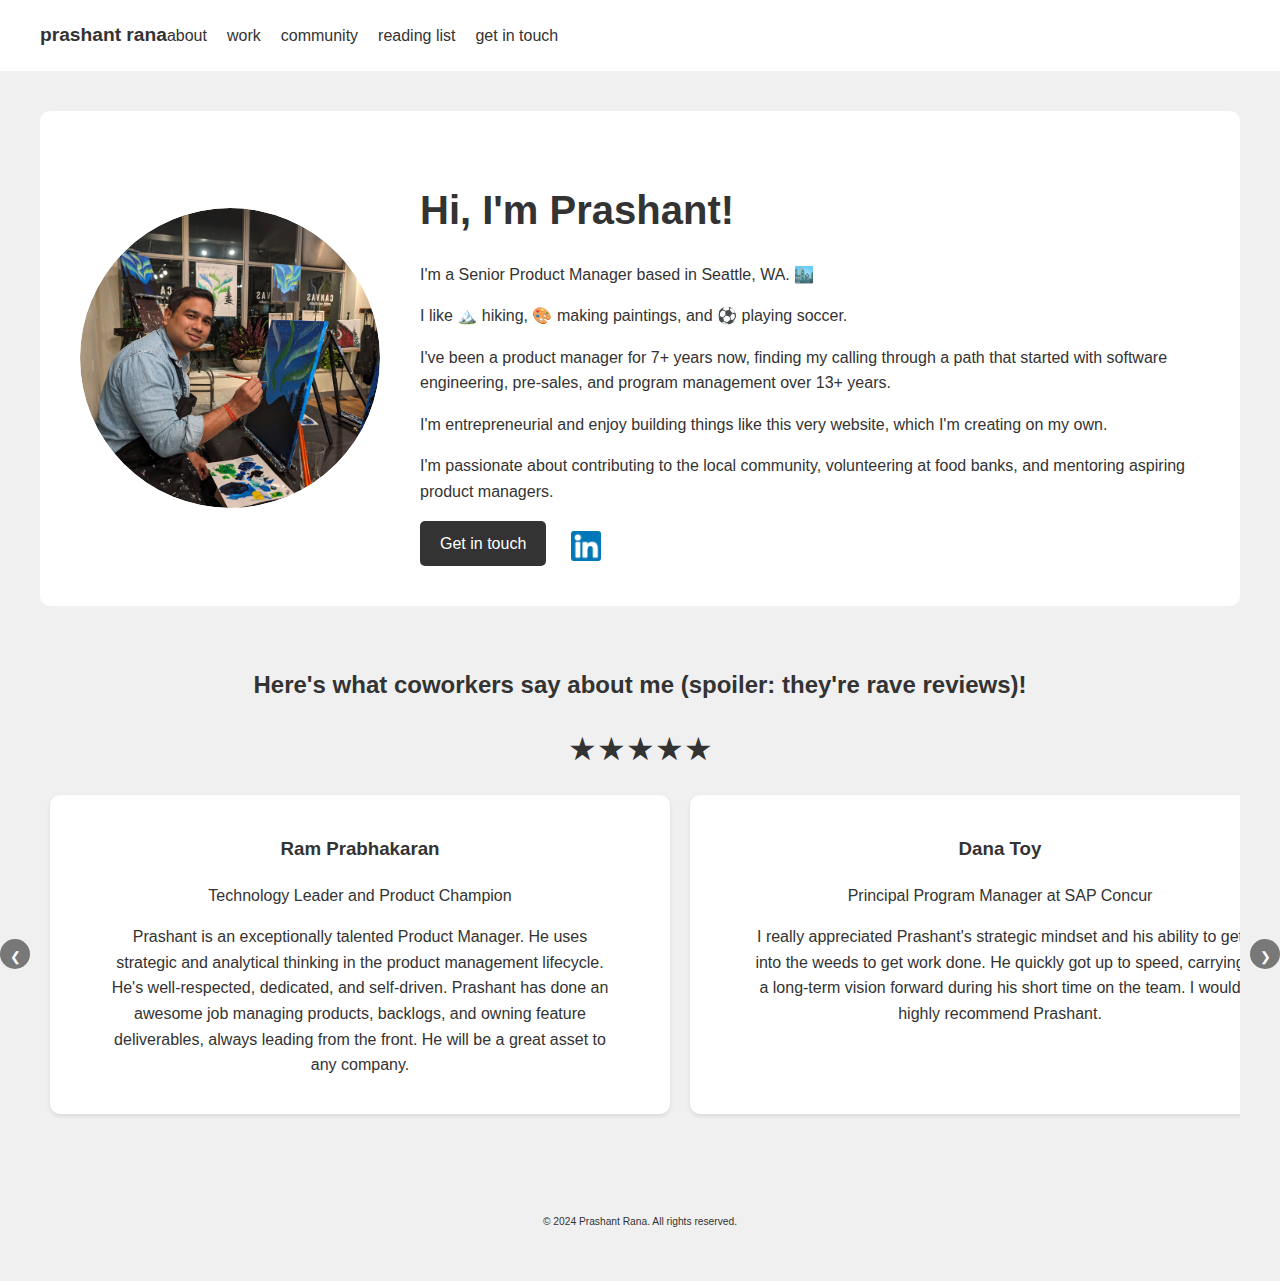
==== index.html @ e09aff1f "revert" ====
<!DOCTYPE html>
<html lang="en">
<head>
    <meta charset="UTF-8">
    <meta name="viewport" content="width=device-width, initial-scale=1.0">
    <meta name="description" content="Prashant Rana - Senior Product Manager based in Seattle, WA. Discover my journey, projects, and insights.">
    <title>Prashant Rana - Senior Product Manager</title>
    <link rel="stylesheet" href="styles.css">
    <script type="application/ld+json">
    {
        "@context": "http://schema.org",
        "@type": "Person",
        "name": "Prashant Rana",
        "jobTitle": "Senior Product Manager",
        "url": "https://prpmdev.github.io/prashant-rana/",
        "sameAs": [
            "https://www.linkedin.com/in/prashant-rana/"
        ]
    }
    </script>
</head>
<body>
    <header class="sticky-header">
        <div id="header-placeholder"></div>
    </header>

    <main>
        <section class="hero">
            <div class="hero-image-wrapper">
                <img src="images/pr-painting.jpg" alt="Prashant Rana" class="hero-image" id="profileImage">
            </div>
            <div class="hero-content">
                <h1>Hi, I'm Prashant!</h1>
                <p>I'm a Senior Product Manager based in Seattle, WA. 🏙️</p>
                <p>I like 🏔️ hiking, 🎨 making paintings, and ⚽ playing soccer.</p>
                <p>I've been a product manager for 7+ years now, finding my calling through a path that started with software engineering, pre-sales, and program management over 13+ years.</p>
                <p>I'm entrepreneurial and enjoy building things like this very website, which I'm creating on my own.</p>
                <p>I'm passionate about contributing to the local community, volunteering at food banks, and mentoring aspiring product managers.</p>
                <div class="cta-buttons">
                    <a href="contact.html" class="btn">Get in touch</a>
                    <a href="https://www.linkedin.com/in/prashant-rana/" target="_blank" class="linkedin-logo-link">
                        <img src="images/linkedin-logo.png" alt="LinkedIn" class="linkedin-logo">
                    </a>
                </div>
            </div>
        </section>

        <section class="testimonials">
            <h2>Here's what coworkers say about me (spoiler: they're rave reviews)!</h2>
            <div class="rating">★★★★★</div>
            <div class="carousel">
                <button class="carousel-control prev" onclick="moveCarousel(-1)">&#10094;</button>
                <div class="carousel-inner" id="testimonial-container"></div>
                <button class="carousel-control next" onclick="moveCarousel(1)">&#10095;</button>
            </div>
        </section>
    </main>

    <footer>
        <div id="footer-placeholder"></div>
    </footer>

    <script src="script.js"></script>
    <script>
        // Load header and footer
        fetch('header.html')
            .then(response => {
                if (!response.ok) {
                    throw new Error('Network response was not ok');
                }
                return response.text();
            })
            .then(data => {
                document.getElementById('header-placeholder').innerHTML = data;
            })
            .catch(error => console.error('Error loading header:', error));

        fetch('footer.html')
            .then(response => {
                if (!response.ok) {
                    throw new Error('Network response was not ok');
                }
                return response.text();
            })
            .then(data => {
                document.getElementById('footer-placeholder').innerHTML = data;
            })
            .catch(error => console.error('Error loading footer:', error));
    </script>
</body>
</html>
---- styles.css ----
body {
    font-family: Arial, sans-serif;
    line-height: 1.6;
    margin: 0;
    padding: 0;
    color: #333;
    background-color: #f0f0f0;
}

/* Header styles */
header, .header-content {
    display: flex;
    justify-content: space-between;
    align-items: center;
    padding: 10px 20px;
    background-color: #fff;
}

.navigation {
    margin-left: auto;
    display: flex;
    justify-content: flex-end; /* Ensure links are right-aligned */
    gap: 20px; /* Space between links */
}


.logo {
    font-weight: bold;
    font-size: 1.2em;
}

.logo a {
    text-decoration: none;
    color: #333;
}

nav a {
    text-decoration: none;
    color: #333;
    text-transform: lowercase;
}

main {
    max-width: 1200px;
    margin: 0 auto;
    padding: 40px 20px;
}

/* Hero section styles */
.hero {
    display: flex;
    align-items: center;
    margin-bottom: 60px;
    background-color: #fff;
    padding: 40px;
    border-radius: 10px;
    animation: fadeIn 2s ease-in-out;
}

.hero-image-wrapper {
    width: 300px;
    height: 300px;
    border-radius: 50%;
    overflow: hidden;
    margin-right: 40px;
    flex-shrink: 0;
}

.hero-image {
    width: 100%;
    height: 100%;
    object-fit: cover;
    border-radius: 50%;
}

.hero-content h1 {
    font-size: 2.5em;
    margin-bottom: 20px;
}

/* .cta-buttons styles */
.cta-buttons {
    display: flex;
    align-items: center;
    margin-top: 15px;
}

.cta-buttons .btn,
.cta-buttons .linkedin-logo-link {
    display: inline-block;
    height: 25px;
}

.btn {
    padding: 10px 20px;
    background-color: #333;
    color: #fff;
    text-decoration: none;
    border-radius: 5px;
    display: flex;
    align-items: center;
    justify-content: center;
    margin-right: 10px;
}

.linkedin-logo-link {
    margin-left: 15px;
}

.linkedin-logo {
    height: 30px;
    object-fit: contain;
}

/* Testimonials styles */
.testimonials {
    margin-top: 60px;
    text-align: center;
    position: relative; /* Add relative positioning */
}

.rating {
    font-size: 2em;
    margin: 10px 0;
}

.carousel {
    position: relative;
    display: flex;
    justify-content: center;
    align-items: center;
}

.carousel-inner {
    display: flex;
    overflow: hidden;
    width: 100%;
    justify-content: space-between; /* Ensure space between items */
}

.testimonial {
    flex: 0 0 calc(50% - 20px);
    background-color: #fff;
    padding: 20px;
    border-radius: 10px;
    box-shadow: 0 2px 4px rgba(0, 0, 0, 0.1);
    margin: 10px;
}

.carousel-control {
    background-color: rgba(0, 0, 0, 0.5);
    color: #fff;
    border: none;
    padding: 10px;
    border-radius: 50%;
    cursor: pointer;
    position: absolute;
    top: 50%;
    transform: translateY(-50%);
    z-index: 10;
    height: 30px; /* Ensure height is consistent */
    width: 30px; /* Ensure width is consistent */
}

.carousel-control.prev {
    left: -40px; /* Move outside the carousel */
}

.carousel-control.next {
    right: -40px; /* Move outside the carousel */
}

/* Responsive design */
@keyframes fadeIn {
    from {
        opacity: 0;
    }
    to {
        opacity: 1;
    }
}

@media (max-width: 768px) {
    .hero {
        flex-direction: column;
        text-align: center;
    }

    .hero-image {
        margin-right: 0;
        margin-bottom: 20px;
    }

    .testimonial {
        flex: 0 0 100%;
        margin-right: 0;
    }
}

/* Footer styles */
footer {
    text-align: center;
    padding: 20px;
    font-size: 0.8em;
    background-color: #f0f0f0;
}
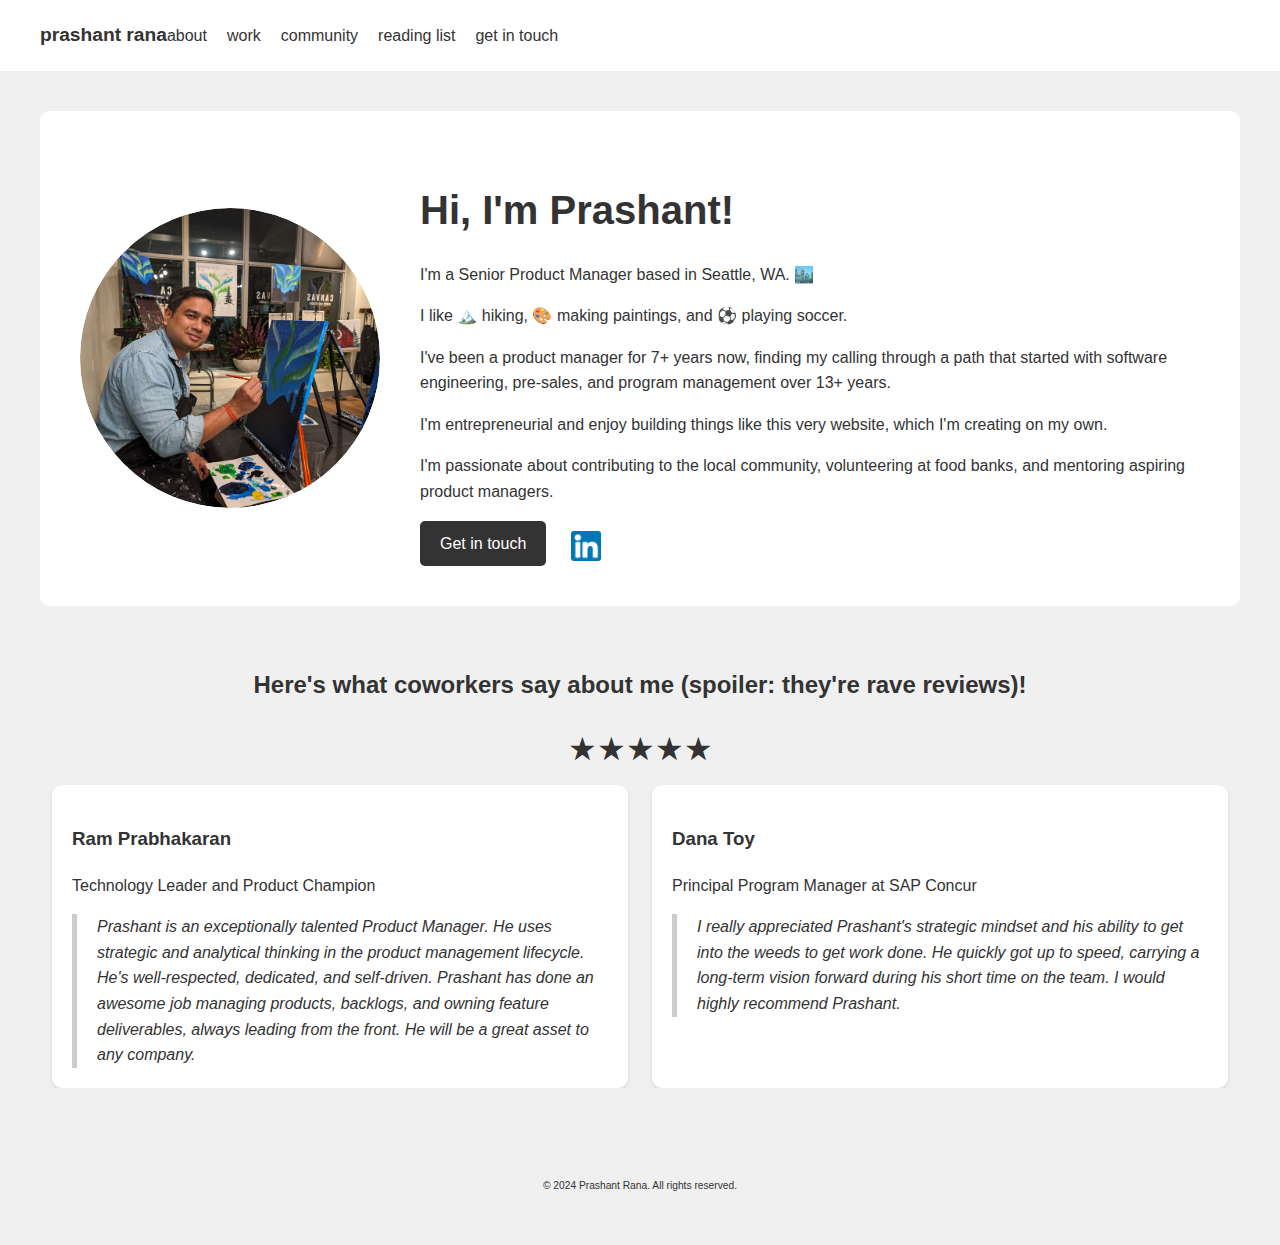
==== commit d88c4680: "Rectifying testimonials" ====
--- a/index.html
+++ b/index.html
@@ -49,9 +49,7 @@
             <h2>Here's what coworkers say about me (spoiler: they're rave reviews)!</h2>
             <div class="rating">★★★★★</div>
             <div class="carousel">
-                <button class="carousel-control prev" onclick="moveCarousel(-1)">&#10094;</button>
                 <div class="carousel-inner" id="testimonial-container"></div>
-                <button class="carousel-control next" onclick="moveCarousel(1)">&#10095;</button>
             </div>
         </section>
     </main>
--- a/styles.css
+++ b/styles.css
@@ -20,9 +20,9 @@
     margin-left: auto;
     display: flex;
     justify-content: flex-end; /* Ensure links are right-aligned */
+    align-items: right;
     gap: 20px; /* Space between links */
 }
-
 
 .logo {
     font-weight: bold;
@@ -116,7 +116,7 @@
 .testimonials {
     margin-top: 60px;
     text-align: center;
-    position: relative; /* Add relative positioning */
+    position: relative;
 }
 
 .rating {
@@ -129,45 +129,33 @@
     display: flex;
     justify-content: center;
     align-items: center;
+    overflow: hidden;
+    width: 100%;
 }
 
 .carousel-inner {
     display: flex;
-    overflow: hidden;
-    width: 100%;
-    justify-content: space-between; /* Ensure space between items */
+    width: 100%; /* Ensure the width is 100% */
+    transition: transform 0.5s ease;
 }
 
 .testimonial {
-    flex: 0 0 calc(50% - 20px);
+    flex: 0 0 48%; /* Adjust to show 2 items per view, with a small margin */
+    box-sizing: border-box;
     background-color: #fff;
     padding: 20px;
     border-radius: 10px;
     box-shadow: 0 2px 4px rgba(0, 0, 0, 0.1);
-    margin: 10px;
+    margin: 0 1%; /* Ensure proper margin without overflow */
+    overflow: hidden; /* Prevent content overflow */
+    text-align: left;
 }
 
-.carousel-control {
-    background-color: rgba(0, 0, 0, 0.5);
-    color: #fff;
-    border: none;
-    padding: 10px;
-    border-radius: 50%;
-    cursor: pointer;
-    position: absolute;
-    top: 50%;
-    transform: translateY(-50%);
-    z-index: 10;
-    height: 30px; /* Ensure height is consistent */
-    width: 30px; /* Ensure width is consistent */
-}
-
-.carousel-control.prev {
-    left: -40px; /* Move outside the carousel */
-}
-
-.carousel-control.next {
-    right: -40px; /* Move outside the carousel */
+.testimonial blockquote {
+    margin: 0;
+    padding-left: 20px;
+    border-left: 5px solid #ccc;
+    font-style: italic;
 }
 
 /* Responsive design */
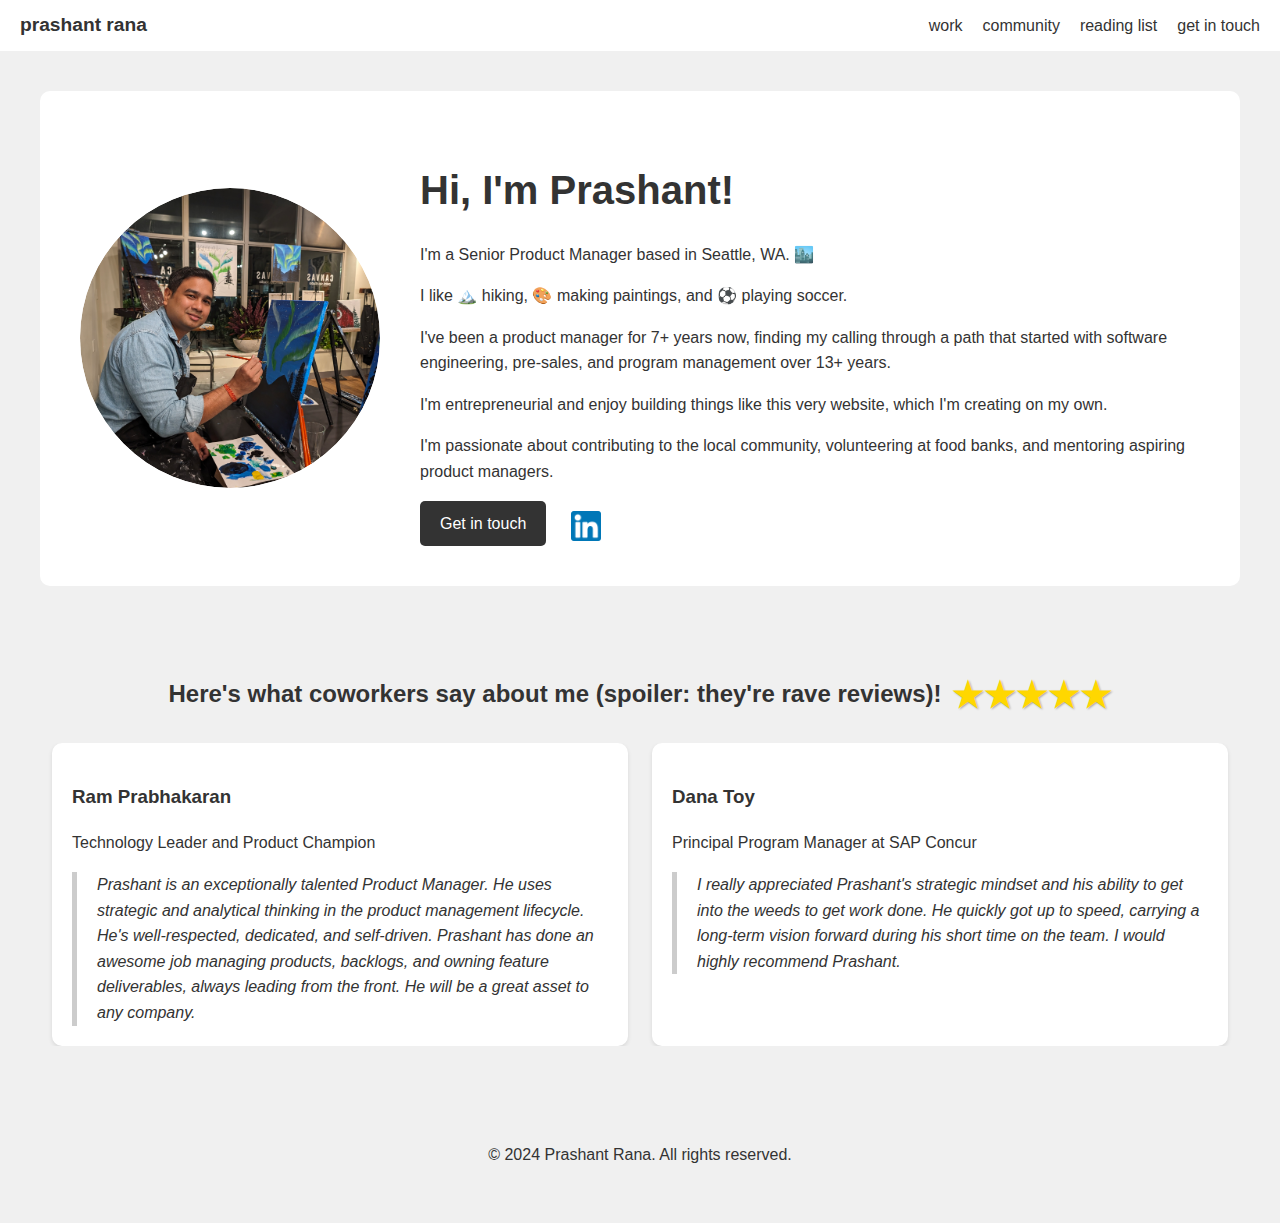
==== commit 039677a0: "Multiple changes but home page is done" ====
--- a/index.html
+++ b/index.html
@@ -45,13 +45,12 @@
             </div>
         </section>
 
-        <section class="testimonials">
-            <h2>Here's what coworkers say about me (spoiler: they're rave reviews)!</h2>
-            <div class="rating">★★★★★</div>
-            <div class="carousel">
-                <div class="carousel-inner" id="testimonial-container"></div>
-            </div>
-        </section>
+       <section class="testimonials">
+    <h2>Here's what coworkers say about me (spoiler: they're rave reviews)!<span class="rating">★★★★★</span></h2>
+    <div class="carousel">
+        <div class="carousel-inner" id="testimonial-container"></div>
+    </div>
+</section>
     </main>
 
     <footer>
--- a/styles.css
+++ b/styles.css
@@ -8,20 +8,27 @@
 }
 
 /* Header styles */
-header, .header-content {
+header {
+    background-color: #fff;
+}
+
+.header-content {
     display: flex;
     justify-content: space-between;
     align-items: center;
     padding: 10px 20px;
-    background-color: #fff;
 }
 
 .navigation {
+    display: flex;
     margin-left: auto;
-    display: flex;
-    justify-content: flex-end; /* Ensure links are right-aligned */
-    align-items: right;
     gap: 20px; /* Space between links */
+}
+
+.navigation a {
+    text-decoration: none;
+    color: #333;
+    text-transform: lowercase;
 }
 
 .logo {
@@ -33,6 +40,7 @@
     text-decoration: none;
     color: #333;
 }
+
 
 nav a {
     text-decoration: none;
@@ -112,16 +120,25 @@
     object-fit: contain;
 }
 
-/* Testimonials styles */
 .testimonials {
     margin-top: 60px;
     text-align: center;
     position: relative;
+    display: flex;
+    flex-direction: column;
+    align-items: center;
+}
+
+.testimonials h2 {
+    display: flex;
+    align-items: center;
+    gap: 10px; /* Add space between text and stars */
 }
 
 .rating {
-    font-size: 2em;
-    margin: 10px 0;
+    font-size: 1.5em;
+    color: gold; /* Set the star color to gold */
+   text-shadow: 1px 1px 2px rgba(0, 0, 0, 0.3); /* Subtle shadow for pop-out effect */
 }
 
 .carousel {
@@ -189,6 +206,6 @@
 footer {
     text-align: center;
     padding: 20px;
-    font-size: 0.8em;
+    font-size: 1.0em;
     background-color: #f0f0f0;
 }
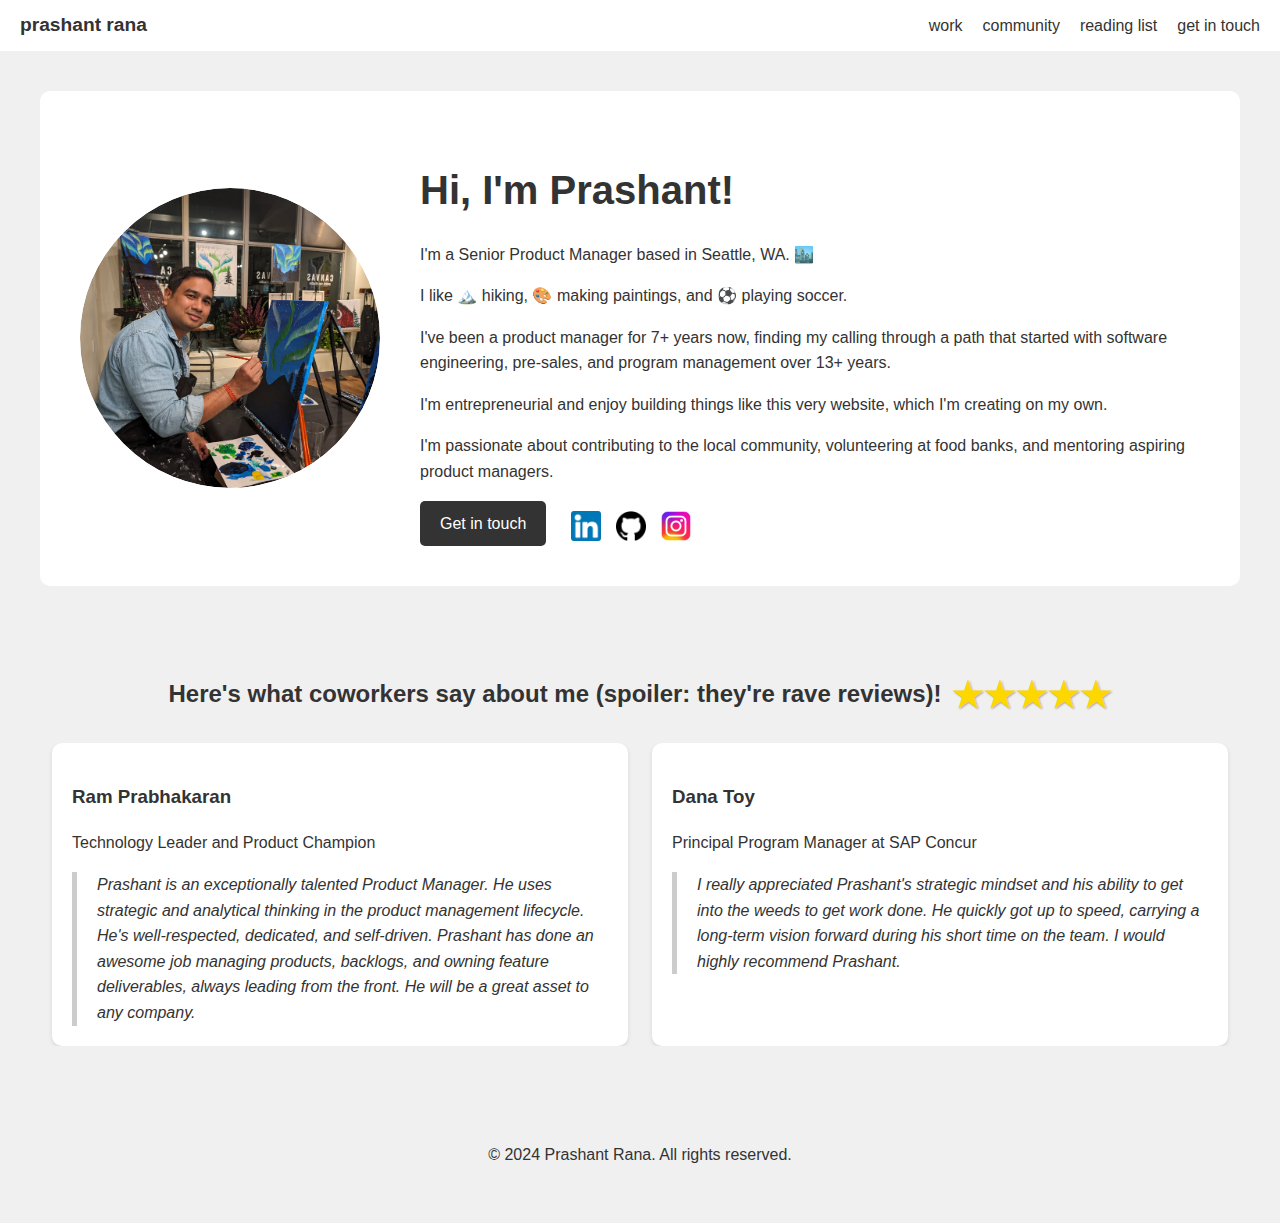
==== commit bb3c50de: "optimized testimonials for mobile. Added social links" ====
--- a/index.html
+++ b/index.html
@@ -40,6 +40,12 @@
                     <a href="contact.html" class="btn">Get in touch</a>
                     <a href="https://www.linkedin.com/in/prashant-rana/" target="_blank" class="linkedin-logo-link">
                         <img src="images/linkedin-logo.png" alt="LinkedIn" class="linkedin-logo">
+                    </a>
+                     <a href="https://github.com/prPMDev" target="_blank" class="github-logo-link">
+                        <img src="images/github-logo.png" alt="GitHub" class="github-logo">
+                    </a>
+                    <a href="https://www.instagram.com/theprashantrana/" target="_blank" class="instagram-logo-link">
+                        <img src="images/instagram-logo.png" alt="Instagram" class="instagram-logo">
                     </a>
                 </div>
             </div>
--- a/styles.css
+++ b/styles.css
@@ -94,7 +94,9 @@
 }
 
 .cta-buttons .btn,
-.cta-buttons .linkedin-logo-link {
+.cta-buttons .linkedin-logo-link,
+.cta-buttons .github-logo-link,
+.cta-buttons .instagram-logo-link {
     display: inline-block;
     height: 25px;
 }
@@ -111,11 +113,15 @@
     margin-right: 10px;
 }
 
-.linkedin-logo-link {
+.linkedin-logo-link,
+.github-logo-link,
+.instagram-logo-link {
     margin-left: 15px;
 }
 
-.linkedin-logo {
+.linkedin-logo,
+.github-logo,
+.instagram-logo {
     height: 30px;
     object-fit: contain;
 }
@@ -152,7 +158,7 @@
 
 .carousel-inner {
     display: flex;
-    width: 100%; /* Ensure the width is 100% */
+    width: 100%; /* Ensure the width is 100% */ /* Ensure the width is 100% on mobile */
     transition: transform 0.5s ease;
 }
 
@@ -197,7 +203,7 @@
     }
 
     .testimonial {
-        flex: 0 0 100%;
+        flex: 0 0 100%; /* Show 1 item per view on mobile */
         margin-right: 0;
     }
 }
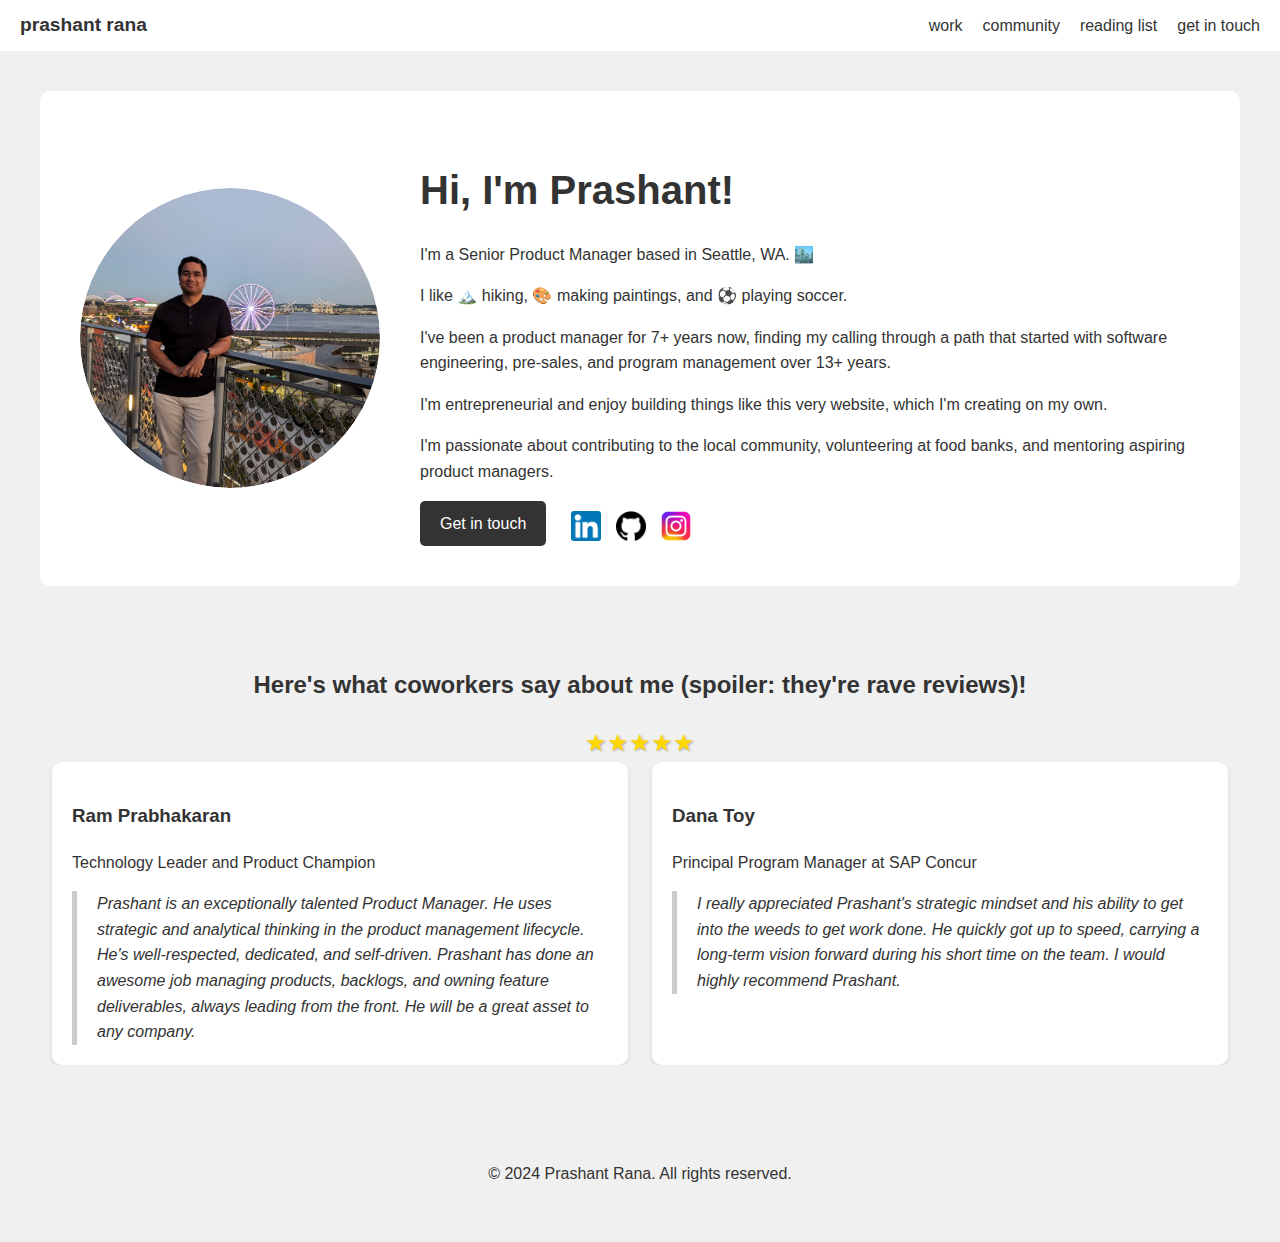
==== commit 190d4d1e: "Profile pictures via json" ====
--- a/index.html
+++ b/index.html
@@ -27,7 +27,7 @@
     <main>
         <section class="hero">
             <div class="hero-image-wrapper">
-                <img src="images/pr-painting.jpg" alt="Prashant Rana" class="hero-image" id="profileImage">
+                <img src="" alt="Prashant Rana" class="hero-image" id="profileImage">
             </div>
             <div class="hero-content">
                 <h1>Hi, I'm Prashant!</h1>
@@ -41,22 +41,23 @@
                     <a href="https://www.linkedin.com/in/prashant-rana/" target="_blank" class="linkedin-logo-link">
                         <img src="images/linkedin-logo.png" alt="LinkedIn" class="linkedin-logo">
                     </a>
-                     <a href="https://github.com/prPMDev" target="_blank" class="github-logo-link">
+                    <a href="https://github.com/prashant-rana" target="_blank" class="github-logo-link">
                         <img src="images/github-logo.png" alt="GitHub" class="github-logo">
                     </a>
-                    <a href="https://www.instagram.com/theprashantrana/" target="_blank" class="instagram-logo-link">
+                    <a href="https://www.instagram.com/prashant-rana/" target="_blank" class="instagram-logo-link">
                         <img src="images/instagram-logo.png" alt="Instagram" class="instagram-logo">
                     </a>
                 </div>
             </div>
         </section>
 
-       <section class="testimonials">
-    <h2>Here's what coworkers say about me (spoiler: they're rave reviews)!<span class="rating">★★★★★</span></h2>
-    <div class="carousel">
-        <div class="carousel-inner" id="testimonial-container"></div>
-    </div>
-</section>
+        <section class="testimonials">
+            <h2>Here's what coworkers say about me (spoiler: they're rave reviews)!</h2>
+            <div class="rating">★★★★★</div>
+            <div class="carousel">
+                <div class="carousel-inner" id="testimonial-container"></div>
+            </div>
+        </section>
     </main>
 
     <footer>
@@ -91,4 +92,4 @@
             .catch(error => console.error('Error loading footer:', error));
     </script>
 </body>
-</html>
+</html>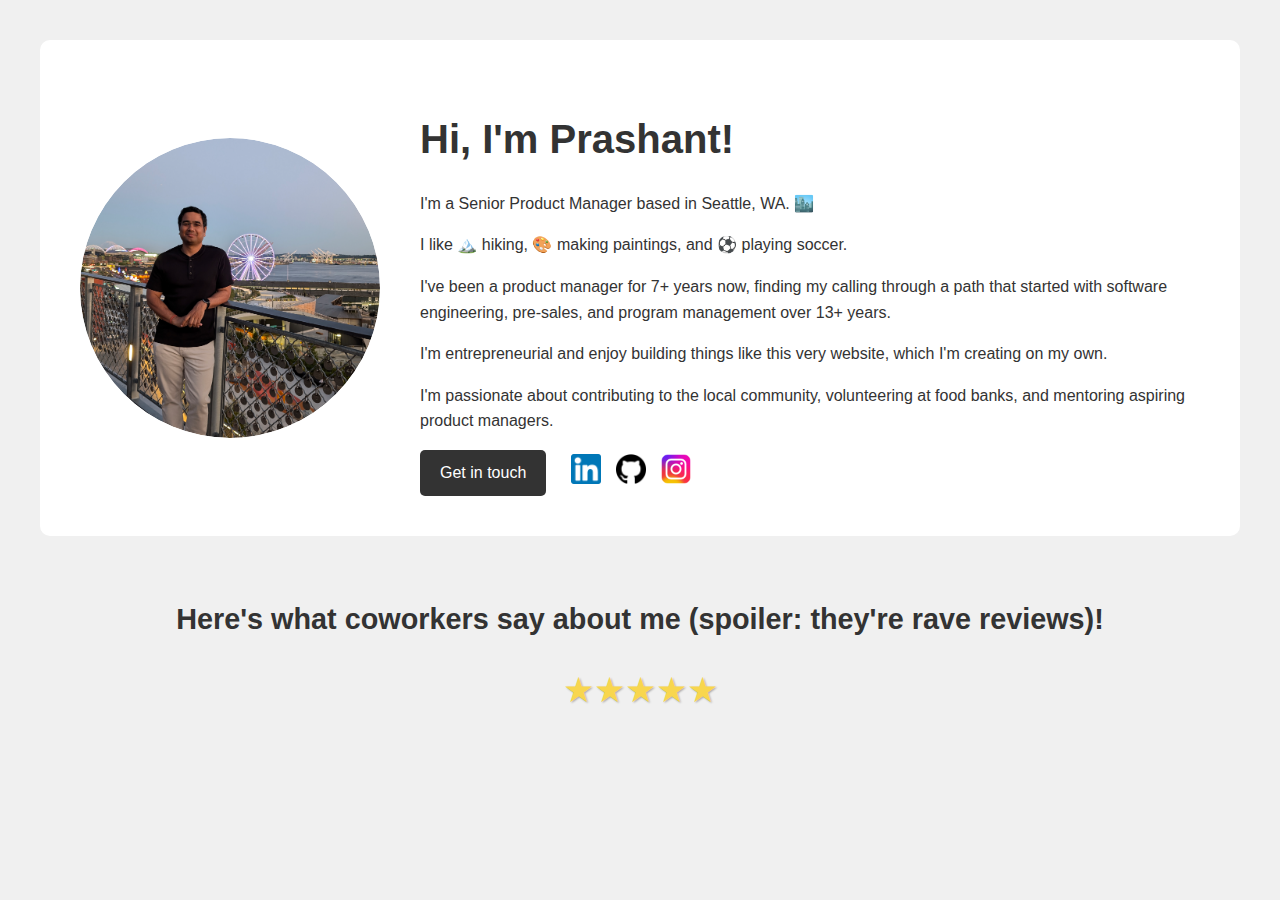
==== commit 0ff76e28: "Remade home page" ====
--- a/index.html
+++ b/index.html
@@ -3,32 +3,19 @@
 <head>
     <meta charset="UTF-8">
     <meta name="viewport" content="width=device-width, initial-scale=1.0">
-    <meta name="description" content="Prashant Rana - Senior Product Manager based in Seattle, WA. Discover my journey, projects, and insights.">
-    <title>Prashant Rana - Senior Product Manager</title>
-    <link rel="stylesheet" href="styles.css">
-    <script type="application/ld+json">
-    {
-        "@context": "http://schema.org",
-        "@type": "Person",
-        "name": "Prashant Rana",
-        "jobTitle": "Senior Product Manager",
-        "url": "https://prpmdev.github.io/prashant-rana/",
-        "sameAs": [
-            "https://www.linkedin.com/in/prashant-rana/"
-        ]
-    }
-    </script>
+    <title>Prashant Rana - Product Manager</title>
+    <link rel="stylesheet" type="text/css" href="styles.css">
 </head>
 <body>
-    <header class="sticky-header">
-        <div id="header-placeholder"></div>
-    </header>
+    <div id="header-placeholder"></div>
 
-    <main>
+    <main role="main">
+        <!-- Hero Section -->
         <section class="hero">
             <div class="hero-image-wrapper">
-                <img src="" alt="Prashant Rana" class="hero-image" id="profileImage">
+                <img id="profileImage" src="images/profile-pictures/pr-at-seattle.jpg" alt="Prashant Rana" class="hero-image">
             </div>
+
             <div class="hero-content">
                 <h1>Hi, I'm Prashant!</h1>
                 <p>I'm a Senior Product Manager based in Seattle, WA. 🏙️</p>
@@ -36,60 +23,36 @@
                 <p>I've been a product manager for 7+ years now, finding my calling through a path that started with software engineering, pre-sales, and program management over 13+ years.</p>
                 <p>I'm entrepreneurial and enjoy building things like this very website, which I'm creating on my own.</p>
                 <p>I'm passionate about contributing to the local community, volunteering at food banks, and mentoring aspiring product managers.</p>
+
                 <div class="cta-buttons">
                     <a href="contact.html" class="btn">Get in touch</a>
-                    <a href="https://www.linkedin.com/in/prashant-rana/" target="_blank" class="linkedin-logo-link">
-                        <img src="images/linkedin-logo.png" alt="LinkedIn" class="linkedin-logo">
+                    <a href="https://www.linkedin.com/in/prashant-rana/" class="linkedin-logo-link" target="_blank">
+                        <img src="images/social-media/linkedin-logo.png" alt="LinkedIn" class="linkedin-logo">
                     </a>
-                    <a href="https://github.com/prashant-rana" target="_blank" class="github-logo-link">
-                        <img src="images/github-logo.png" alt="GitHub" class="github-logo">
+                    <a href="https://github.com/prashant-rana" class="github-logo-link" target="_blank">
+                        <img src="images/social-media/github-logo.png" alt="GitHub" class="github-logo">
                     </a>
-                    <a href="https://www.instagram.com/prashant-rana/" target="_blank" class="instagram-logo-link">
-                        <img src="images/instagram-logo.png" alt="Instagram" class="instagram-logo">
+                    <a href="https://www.instagram.com/prashant-rana/" class="instagram-logo-link" target="_blank">
+                        <img src="images/social-media/instagram-logo.png" alt="Instagram" class="instagram-logo">
                     </a>
                 </div>
             </div>
         </section>
 
+        <!-- Testimonials Section -->
         <section class="testimonials">
             <h2>Here's what coworkers say about me (spoiler: they're rave reviews)!</h2>
             <div class="rating">★★★★★</div>
             <div class="carousel">
-                <div class="carousel-inner" id="testimonial-container"></div>
+                <div id="testimonial-container" class="carousel-inner"></div>
             </div>
         </section>
     </main>
 
-    <footer>
-        <div id="footer-placeholder"></div>
-    </footer>
+    <div id="footer-placeholder"></div>
 
-    <script src="script.js"></script>
-    <script>
-        // Load header and footer
-        fetch('header.html')
-            .then(response => {
-                if (!response.ok) {
-                    throw new Error('Network response was not ok');
-                }
-                return response.text();
-            })
-            .then(data => {
-                document.getElementById('header-placeholder').innerHTML = data;
-            })
-            .catch(error => console.error('Error loading header:', error));
-
-        fetch('footer.html')
-            .then(response => {
-                if (!response.ok) {
-                    throw new Error('Network response was not ok');
-                }
-                return response.text();
-            })
-            .then(data => {
-                document.getElementById('footer-placeholder').innerHTML = data;
-            })
-            .catch(error => console.error('Error loading footer:', error));
-    </script>
+    <!-- Scripts -->
+    <script type="text/javascript" src="/prashant-rana/js/script.js"></script>
+    <script type="text/javascript" src="/prashant-rana/js/headerfooter.js"></script>
 </body>
 </html>--- a/styles.css
+++ b/styles.css
@@ -1,3 +1,4 @@
+/* Base Styles */
 body {
     font-family: Arial, sans-serif;
     line-height: 1.6;
@@ -7,54 +8,48 @@
     background-color: #f0f0f0;
 }
 
-/* Header styles */
-header {
-    background-color: #fff;
-}
-
-.header-content {
-    display: flex;
-    justify-content: space-between;
-    align-items: center;
-    padding: 10px 20px;
-}
-
-.navigation {
-    display: flex;
-    margin-left: auto;
-    gap: 20px; /* Space between links */
-}
-
-.navigation a {
-    text-decoration: none;
-    color: #333;
-    text-transform: lowercase;
-}
-
-.logo {
-    font-weight: bold;
-    font-size: 1.2em;
-}
-
-.logo a {
-    text-decoration: none;
-    color: #333;
-}
-
-
-nav a {
-    text-decoration: none;
-    color: #333;
-    text-transform: lowercase;
-}
-
+/* Layout */
 main {
     max-width: 1200px;
     margin: 0 auto;
     padding: 40px 20px;
 }
 
-/* Hero section styles */
+/* Header */
+header {
+    background-color: #fff;
+}
+
+.header-content {
+    display: flex;
+    justify-content: space-between;
+    align-items: center;
+    padding: 10px 20px;
+}
+
+.logo {
+    font-weight: bold;
+    font-size: 1.2em;
+}
+
+.logo a {
+    text-decoration: none;
+    color: #333;
+}
+
+.navigation {
+    display: flex;
+    margin-left: auto;
+    gap: 20px;
+}
+
+.navigation a {
+    text-decoration: none;
+    color: #333;
+    text-transform: lowercase;
+}
+
+/* Hero Section */
 .hero {
     display: flex;
     align-items: center;
@@ -86,19 +81,11 @@
     margin-bottom: 20px;
 }
 
-/* .cta-buttons styles */
+/* CTA Buttons */
 .cta-buttons {
     display: flex;
     align-items: center;
     margin-top: 15px;
-}
-
-.cta-buttons .btn,
-.cta-buttons .linkedin-logo-link,
-.cta-buttons .github-logo-link,
-.cta-buttons .instagram-logo-link {
-    display: inline-block;
-    height: 25px;
 }
 
 .btn {
@@ -107,9 +94,6 @@
     color: #fff;
     text-decoration: none;
     border-radius: 5px;
-    display: flex;
-    align-items: center;
-    justify-content: center;
     margin-right: 10px;
 }
 
@@ -126,92 +110,130 @@
     object-fit: contain;
 }
 
+/* Testimonials Section */
 .testimonials {
-    margin-top: 60px;
+    margin: 60px auto;
     text-align: center;
+    max-width: 1200px;
+    padding: 0;  /* Removed padding here */
     position: relative;
-    display: flex;
-    flex-direction: column;
-    align-items: center;
 }
 
 .testimonials h2 {
-    display: flex;
-    align-items: center;
-    gap: 10px; /* Add space between text and stars */
+    font-size: 1.8em;
+    margin-bottom: 20px;
+    color: #333;
+    padding: 0 20px;  /* Moved padding to heading */
 }
 
 .rating {
-    font-size: 1.5em;
-    color: gold; /* Set the star color to gold */
-   text-shadow: 1px 1px 2px rgba(0, 0, 0, 0.3); /* Subtle shadow for pop-out effect */
-}
-
+    color: #f8d64e;
+    font-size: 35px;
+    margin-bottom: 30px;
+    text-shadow: 1px 1px 2px rgba(0, 0, 0, 0.3);
+}
+
+/* Carousel */
 .carousel {
     position: relative;
-    display: flex;
-    justify-content: center;
-    align-items: center;
+    width: 100%;
     overflow: hidden;
+}
+
+.carousel-inner {
+    display: flex;
+    transition: transform 0.5s ease;
     width: 100%;
-}
-
-.carousel-inner {
-    display: flex;
-    width: 100%; /* Ensure the width is 100% */ /* Ensure the width is 100% on mobile */
-    transition: transform 0.5s ease;
+    padding: 0 20px;  /* Add padding to inner container */
+    box-sizing: border-box;
 }
 
 .testimonial {
-    flex: 0 0 48%; /* Adjust to show 2 items per view, with a small margin */
+    flex: 0 0 50%;  /* Exactly half width */
+    width: 50%;     /* Reinforcing width */
+    padding: 0 15px;  /* Padding between cards */
     box-sizing: border-box;
-    background-color: #fff;
-    padding: 20px;
+    height: 400px;
+}
+
+.testimonial-content {
+    background: white;
+    padding: 40px;
     border-radius: 10px;
-    box-shadow: 0 2px 4px rgba(0, 0, 0, 0.1);
-    margin: 0 1%; /* Ensure proper margin without overflow */
-    overflow: hidden; /* Prevent content overflow */
-    text-align: left;
+    box-shadow: 0 4px 12px rgba(0, 0, 0, 0.1);
+    height: 100%;
+    box-sizing: border-box;
+    display: flex;
+    flex-direction: column;
+}
+
+.testimonial h3 {
+    font-size: 1.5em;
+    color: #333;
+    margin: 0 0 10px 0;
+    font-weight: 600;
+}
+
+.testimonial .title {
+    font-size: 1.1em;
+    color: #666;
+    margin-bottom: 25px;
+    line-height: 1.4;
 }
 
 .testimonial blockquote {
+    font-size: 1.2em;
+    line-height: 1.6;
+    color: #444;
+    font-style: italic;
     margin: 0;
-    padding-left: 20px;
-    border-left: 5px solid #ccc;
-    font-style: italic;
-}
-
-/* Responsive design */
-@keyframes fadeIn {
-    from {
-        opacity: 0;
-    }
-    to {
-        opacity: 1;
-    }
-}
-
-@media (max-width: 768px) {
-    .hero {
-        flex-direction: column;
-        text-align: center;
-    }
-
-    .hero-image {
-        margin-right: 0;
-        margin-bottom: 20px;
-    }
-
-    .testimonial {
-        flex: 0 0 100%; /* Show 1 item per view on mobile */
-        margin-right: 0;
-    }
-}
-
-/* Footer styles */
+    padding: 0 0 0 25px;
+    border-left: 3px solid #f8d64e;
+    flex-grow: 1;
+    display: -webkit-box;
+    -webkit-line-clamp: 8;
+    -webkit-box-orient: vertical;
+    overflow: hidden;
+    text-overflow: ellipsis;
+}
+
+/* Footer */
 footer {
     text-align: center;
     padding: 20px;
     font-size: 1.0em;
     background-color: #f0f0f0;
 }
+
+/* Animations */
+@keyframes fadeIn {
+    from { opacity: 0; }
+    to { opacity: 1; }
+}
+
+/* Responsive Design */
+@media (max-width: 768px) {
+    .testimonials {
+        padding: 0 15px;
+    }
+
+    .testimonial {
+        flex: 0 0 calc(100% - 30px);
+        min-width: calc(100% - 30px);
+        height: 350px;  /* Slightly shorter on mobile */
+    }
+
+    .testimonial-content {
+        padding: 30px;  /* Less padding on mobile */
+    }
+
+    .testimonial h3 {
+        font-size: 1.4em;
+    }
+
+    .testimonial blockquote {
+        font-size: 1.1em;
+        -webkit-line-clamp: 6;  /* Fewer lines on mobile */
+    }
+}
+
